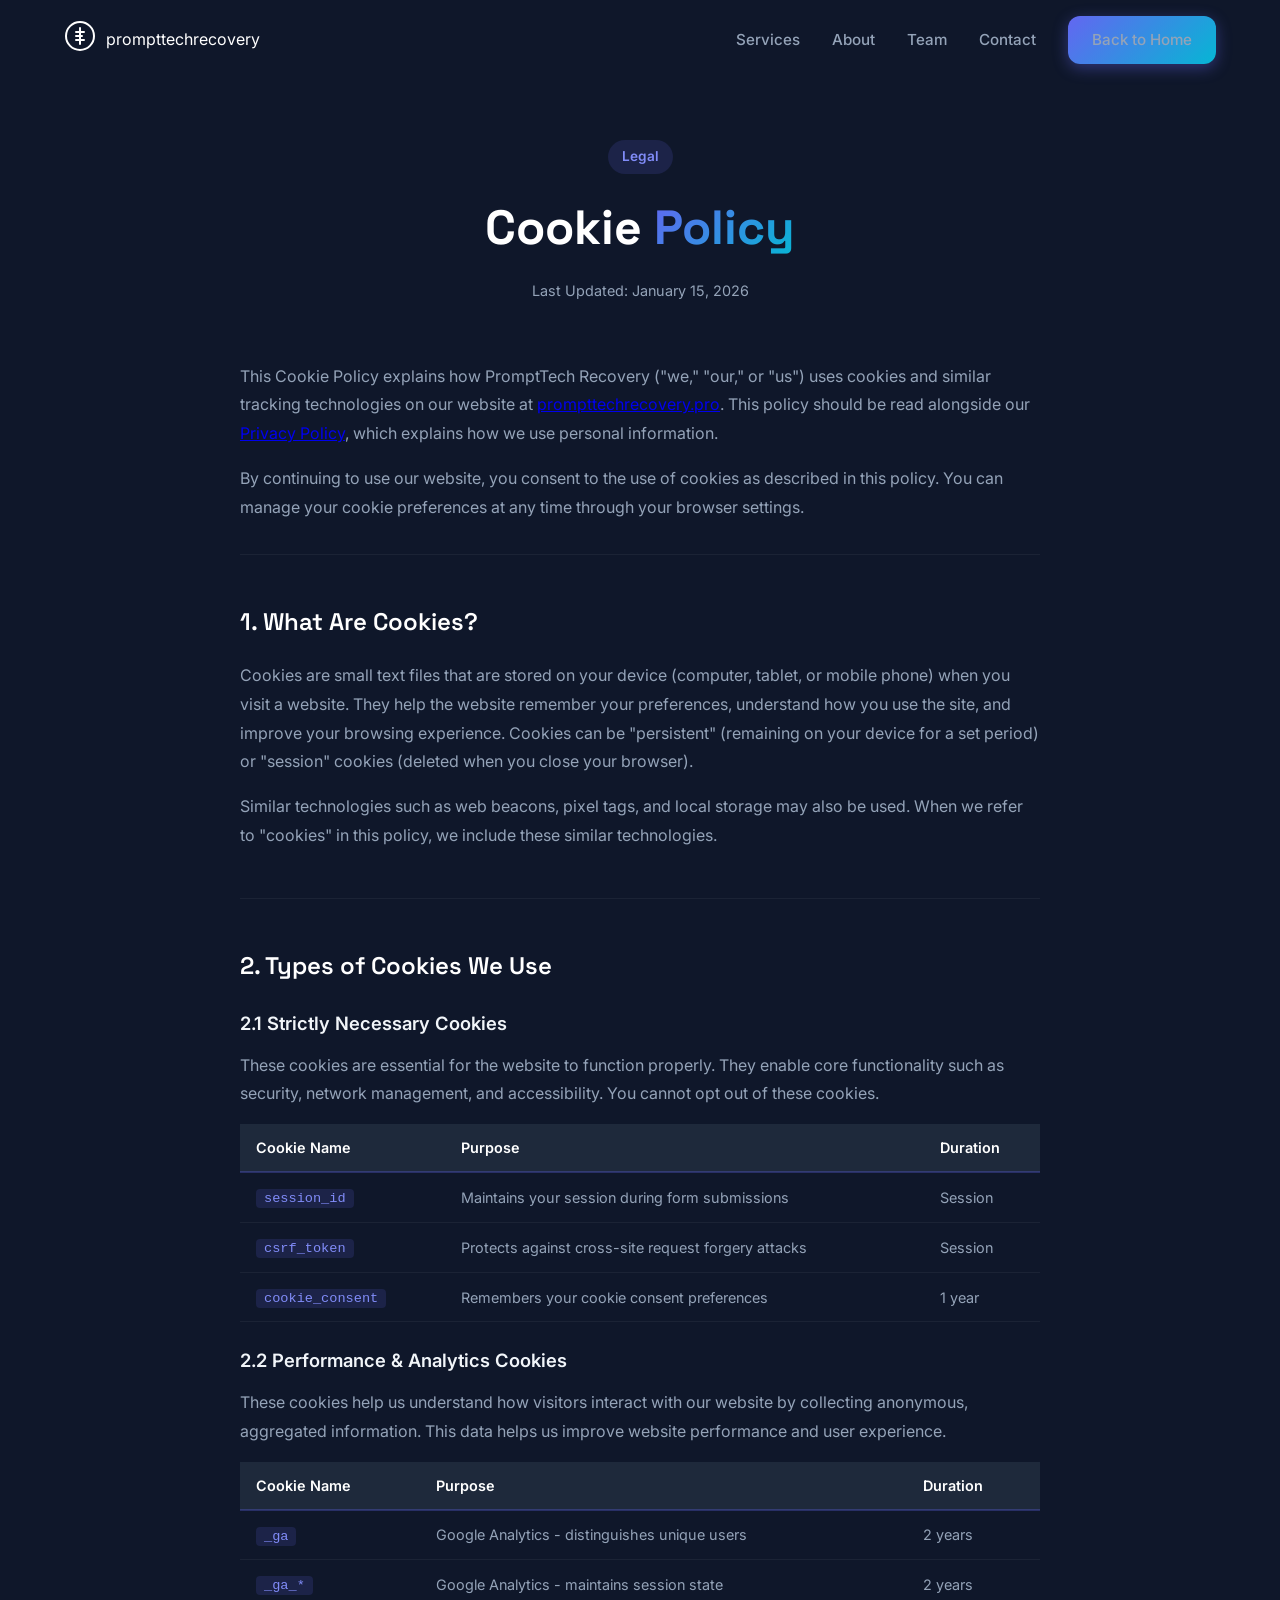
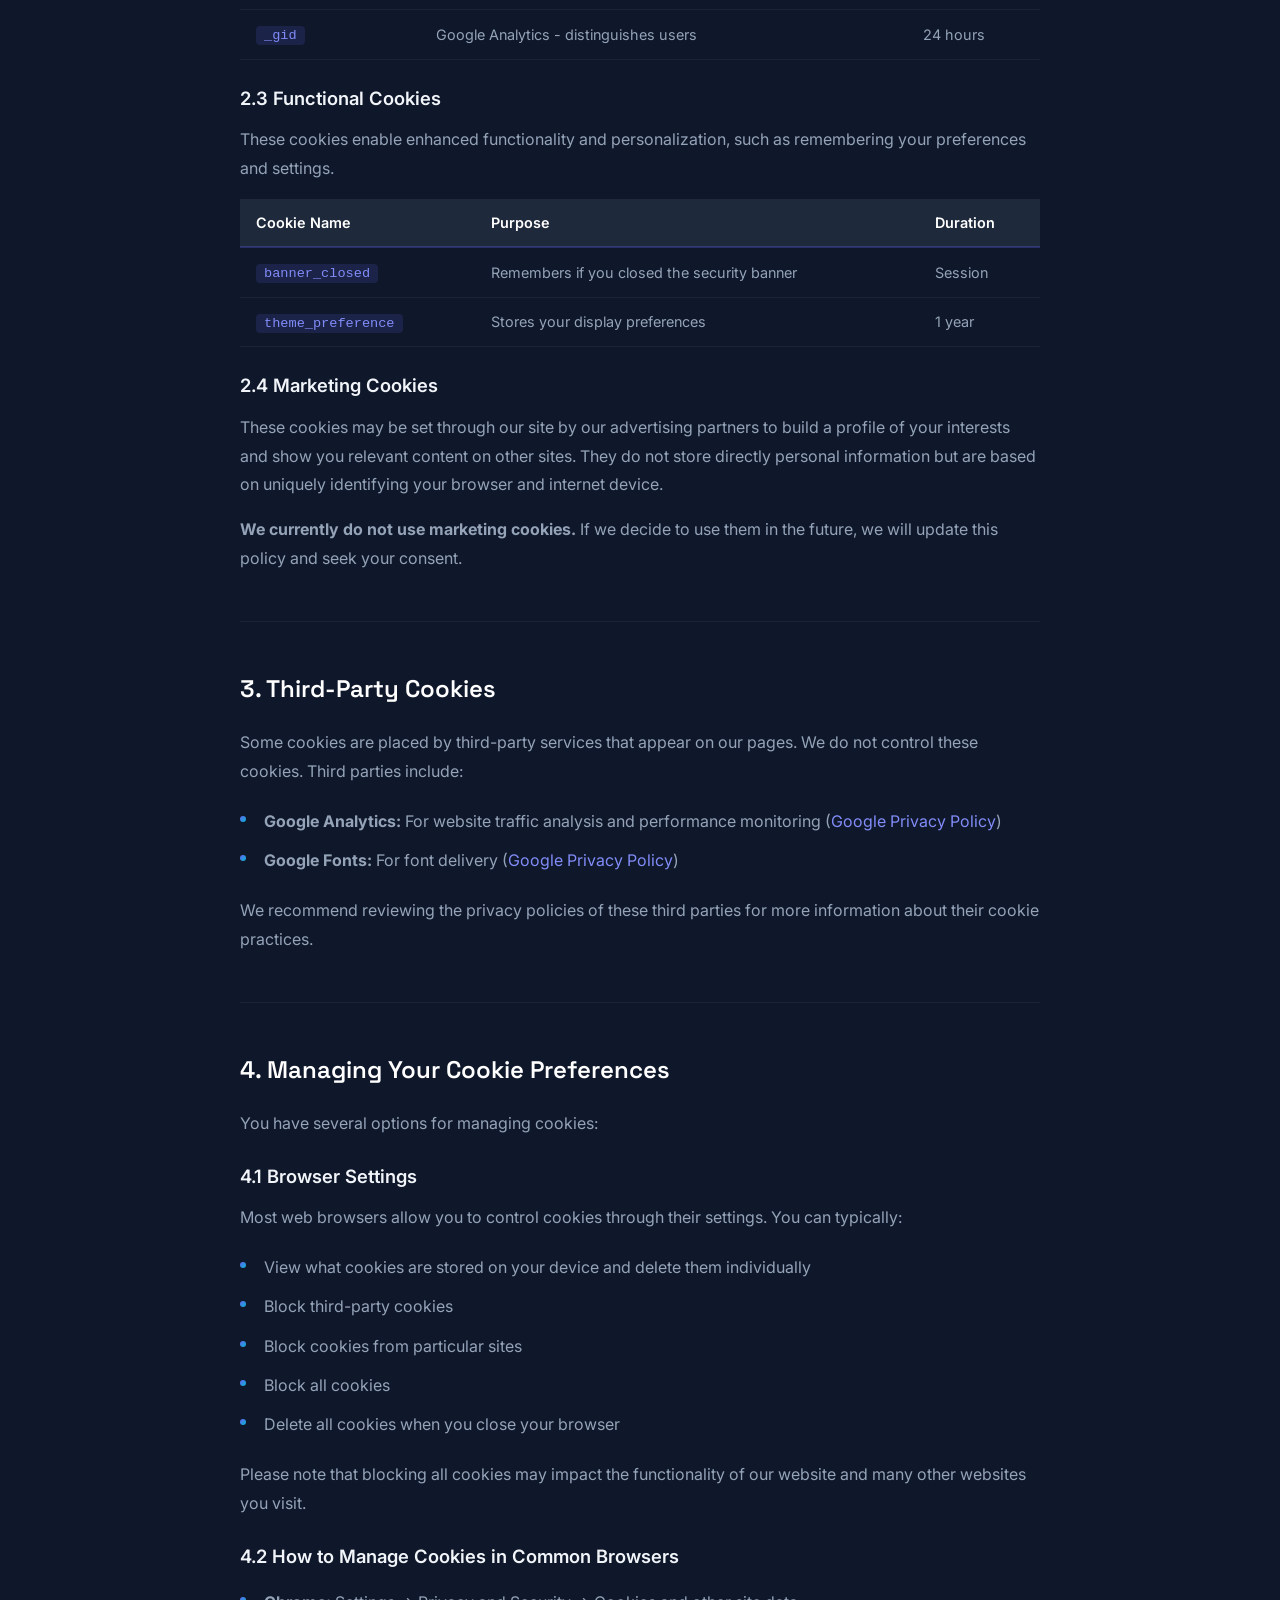
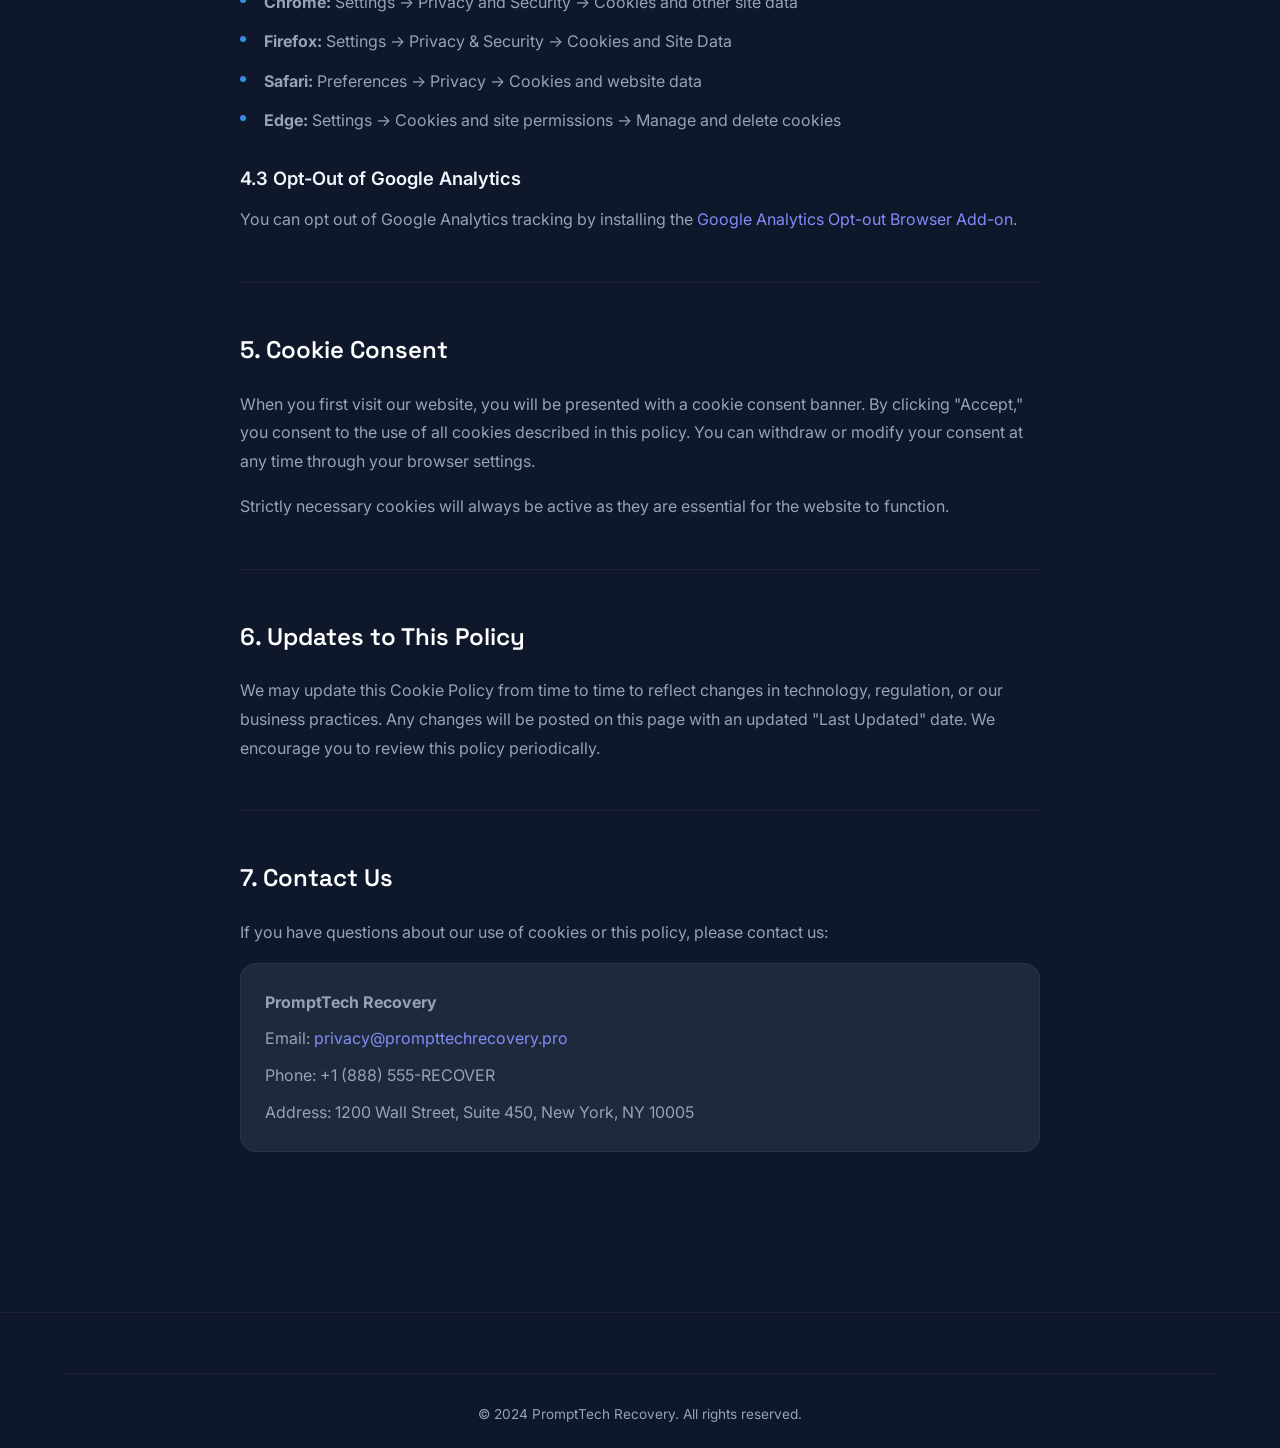
==== cookie-policy.html @ f53be060 "Add files via upload" ====
<!DOCTYPE html>
<html lang="en">
<head>
    <meta charset="UTF-8">
    <meta name="viewport" content="width=device-width, initial-scale=1.0">
    <title>Cookie Policy | PromptTech Recovery</title>
    <meta name="description" content="Cookie Policy for PromptTech Recovery. Learn about the cookies we use and how you can manage your preferences.">
    <link rel="stylesheet" href="styles.css">
    <link rel="preconnect" href="https://fonts.googleapis.com">
    <link rel="preconnect" href="https://fonts.gstatic.com" crossorigin>
    <link href="https://fonts.googleapis.com/css2?family=Inter:wght@300;400;500;600;700;800&family=Space+Grotesk:wght@500;600;700&display=swap" rel="stylesheet">
</head>
<body>
    <nav class="navbar" id="navbar">
        <div class="container nav-container">
            <a href="index.html" class="logo">
                <span class="logo-icon">
                    <svg width="32" height="32" viewBox="0 0 32 32" fill="none">
                        <circle cx="16" cy="16" r="14" stroke="currentColor" stroke-width="2"/>
                        <path d="M16 8v16M12 12h8M12 16h6M12 20h8" stroke="currentColor" stroke-width="2" stroke-linecap="round"/>
                    </svg>
                </span>
                <span class="logo-text">prompttech<span class="highlight">recovery</span></span>
            </a>
            <ul class="nav-links" id="navLinks">
                <li><a href="index.html#services">Services</a></li>
                <li><a href="index.html#about">About</a></li>
                <li><a href="index.html#team">Team</a></li>
                <li><a href="index.html#contact">Contact</a></li>
                <li><a href="index.html" class="btn btn-primary">Back to Home</a></li>
            </ul>
            <button class="mobile-menu-btn" id="mobileMenuBtn">
                <span></span>
                <span></span>
                <span></span>
            </button>
        </div>
    </nav>

    <section class="legal-page">
        <div class="container">
            <div class="legal-header">
                <span class="section-tag">Legal</span>
                <h1>Cookie <span class="gradient-text">Policy</span></h1>
                <p class="legal-updated">Last Updated: January 15, 2026</p>
            </div>
            <div class="legal-content">
                <div class="legal-intro">
                    <p>This Cookie Policy explains how PromptTech Recovery ("we," "our," or "us") uses cookies and similar tracking technologies on our website at <a href="https://prompttechrecovery.pro/">prompttechrecovery.pro</a>. This policy should be read alongside our <a href="privacy-policy.html">Privacy Policy</a>, which explains how we use personal information.</p>
                    <p>By continuing to use our website, you consent to the use of cookies as described in this policy. You can manage your cookie preferences at any time through your browser settings.</p>
                </div>

                <div class="legal-section">
                    <h2>1. What Are Cookies?</h2>
                    <p>Cookies are small text files that are stored on your device (computer, tablet, or mobile phone) when you visit a website. They help the website remember your preferences, understand how you use the site, and improve your browsing experience. Cookies can be "persistent" (remaining on your device for a set period) or "session" cookies (deleted when you close your browser).</p>
                    <p>Similar technologies such as web beacons, pixel tags, and local storage may also be used. When we refer to "cookies" in this policy, we include these similar technologies.</p>
                </div>

                <div class="legal-section">
                    <h2>2. Types of Cookies We Use</h2>

                    <h3>2.1 Strictly Necessary Cookies</h3>
                    <p>These cookies are essential for the website to function properly. They enable core functionality such as security, network management, and accessibility. You cannot opt out of these cookies.</p>
                    <table class="cookie-table">
                        <thead>
                            <tr>
                                <th>Cookie Name</th>
                                <th>Purpose</th>
                                <th>Duration</th>
                            </tr>
                        </thead>
                        <tbody>
                            <tr>
                                <td><code>session_id</code></td>
                                <td>Maintains your session during form submissions</td>
                                <td>Session</td>
                            </tr>
                            <tr>
                                <td><code>csrf_token</code></td>
                                <td>Protects against cross-site request forgery attacks</td>
                                <td>Session</td>
                            </tr>
                            <tr>
                                <td><code>cookie_consent</code></td>
                                <td>Remembers your cookie consent preferences</td>
                                <td>1 year</td>
                            </tr>
                        </tbody>
                    </table>

                    <h3>2.2 Performance & Analytics Cookies</h3>
                    <p>These cookies help us understand how visitors interact with our website by collecting anonymous, aggregated information. This data helps us improve website performance and user experience.</p>
                    <table class="cookie-table">
                        <thead>
                            <tr>
                                <th>Cookie Name</th>
                                <th>Purpose</th>
                                <th>Duration</th>
                            </tr>
                        </thead>
                        <tbody>
                            <tr>
                                <td><code>_ga</code></td>
                                <td>Google Analytics - distinguishes unique users</td>
                                <td>2 years</td>
                            </tr>
                            <tr>
                                <td><code>_ga_*</code></td>
                                <td>Google Analytics - maintains session state</td>
                                <td>2 years</td>
                            </tr>
                            <tr>
                                <td><code>_gid</code></td>
                                <td>Google Analytics - distinguishes users</td>
                                <td>24 hours</td>
                            </tr>
                        </tbody>
                    </table>

                    <h3>2.3 Functional Cookies</h3>
                    <p>These cookies enable enhanced functionality and personalization, such as remembering your preferences and settings.</p>
                    <table class="cookie-table">
                        <thead>
                            <tr>
                                <th>Cookie Name</th>
                                <th>Purpose</th>
                                <th>Duration</th>
                            </tr>
                        </thead>
                        <tbody>
                            <tr>
                                <td><code>banner_closed</code></td>
                                <td>Remembers if you closed the security banner</td>
                                <td>Session</td>
                            </tr>
                            <tr>
                                <td><code>theme_preference</code></td>
                                <td>Stores your display preferences</td>
                                <td>1 year</td>
                            </tr>
                        </tbody>
                    </table>

                    <h3>2.4 Marketing Cookies</h3>
                    <p>These cookies may be set through our site by our advertising partners to build a profile of your interests and show you relevant content on other sites. They do not store directly personal information but are based on uniquely identifying your browser and internet device.</p>
                    <p><strong>We currently do not use marketing cookies.</strong> If we decide to use them in the future, we will update this policy and seek your consent.</p>
                </div>

                <div class="legal-section">
                    <h2>3. Third-Party Cookies</h2>
                    <p>Some cookies are placed by third-party services that appear on our pages. We do not control these cookies. Third parties include:</p>
                    <ul>
                        <li><strong>Google Analytics:</strong> For website traffic analysis and performance monitoring (<a href="https://policies.google.com/privacy" target="_blank" rel="noopener noreferrer">Google Privacy Policy</a>)</li>
                        <li><strong>Google Fonts:</strong> For font delivery (<a href="https://policies.google.com/privacy" target="_blank" rel="noopener noreferrer">Google Privacy Policy</a>)</li>
                    </ul>
                    <p>We recommend reviewing the privacy policies of these third parties for more information about their cookie practices.</p>
                </div>

                <div class="legal-section">
                    <h2>4. Managing Your Cookie Preferences</h2>
                    <p>You have several options for managing cookies:</p>

                    <h3>4.1 Browser Settings</h3>
                    <p>Most web browsers allow you to control cookies through their settings. You can typically:</p>
                    <ul>
                        <li>View what cookies are stored on your device and delete them individually</li>
                        <li>Block third-party cookies</li>
                        <li>Block cookies from particular sites</li>
                        <li>Block all cookies</li>
                        <li>Delete all cookies when you close your browser</li>
                    </ul>
                    <p>Please note that blocking all cookies may impact the functionality of our website and many other websites you visit.</p>

                    <h3>4.2 How to Manage Cookies in Common Browsers</h3>
                    <ul>
                        <li><strong>Chrome:</strong> Settings → Privacy and Security → Cookies and other site data</li>
                        <li><strong>Firefox:</strong> Settings → Privacy & Security → Cookies and Site Data</li>
                        <li><strong>Safari:</strong> Preferences → Privacy → Cookies and website data</li>
                        <li><strong>Edge:</strong> Settings → Cookies and site permissions → Manage and delete cookies</li>
                    </ul>

                    <h3>4.3 Opt-Out of Google Analytics</h3>
                    <p>You can opt out of Google Analytics tracking by installing the <a href="https://tools.google.com/dlpage/gaoptout" target="_blank" rel="noopener noreferrer">Google Analytics Opt-out Browser Add-on</a>.</p>
                </div>

                <div class="legal-section">
                    <h2>5. Cookie Consent</h2>
                    <p>When you first visit our website, you will be presented with a cookie consent banner. By clicking "Accept," you consent to the use of all cookies described in this policy. You can withdraw or modify your consent at any time through your browser settings.</p>
                    <p>Strictly necessary cookies will always be active as they are essential for the website to function.</p>
                </div>

                <div class="legal-section">
                    <h2>6. Updates to This Policy</h2>
                    <p>We may update this Cookie Policy from time to time to reflect changes in technology, regulation, or our business practices. Any changes will be posted on this page with an updated "Last Updated" date. We encourage you to review this policy periodically.</p>
                </div>

                <div class="legal-section">
                    <h2>7. Contact Us</h2>
                    <p>If you have questions about our use of cookies or this policy, please contact us:</p>
                    <div class="legal-contact">
                        <p><strong>PromptTech Recovery</strong></p>
                        <p>Email: <a href="mailto:privacy@prompttechrecovery.pro">privacy@prompttechrecovery.pro</a></p>
                        <p>Phone: +1 (888) 555-RECOVER</p>
                        <p>Address: 1200 Wall Street, Suite 450, New York, NY 10005</p>
                    </div>
                </div>
            </div>
        </div>
    </section>

    <footer class="footer">
        <div class="container">
            <div class="footer-bottom">
                <p>&copy; 2024 PromptTech Recovery. All rights reserved.</p>
            </div>
        </div>
    </footer>

    <script src="script.js"></script>
</body>
</html>
---- styles.css ----
*, *::before, *::after {
    margin: 0;
    padding: 0;
    box-sizing: border-box;
}

:root {
    --primary: #6366f1;
    --primary-dark: #4f46e5;
    --primary-light: #818cf8;
    --secondary: #06b6d4;
    --accent: #f59e0b;
    --dark: #0f172a;
    --dark-800: #1e293b;
    --dark-700: #334155;
    --dark-600: #475569;
    --gray: #94a3b8;
    --light: #f1f5f9;
    --white: #ffffff;
    --success: #10b981;
    --danger: #ef4444;
    --gradient: linear-gradient(135deg, var(--primary) 0%, var(--secondary) 100%);
    --gradient-dark: linear-gradient(135deg, #1e1b4b 0%, #0c4a6e 100%);
    --shadow-sm: 0 1px 2px rgba(0, 0, 0, 0.05);
    --shadow: 0 4px 6px -1px rgba(0, 0, 0, 0.1), 0 2px 4px -2px rgba(0, 0, 0, 0.1);
    --shadow-md: 0 10px 15px -3px rgba(0, 0, 0, 0.1), 0 4px 6px -4px rgba(0, 0, 0, 0.1);
    --shadow-lg: 0 20px 25px -5px rgba(0, 0, 0, 0.1), 0 8px 10px -6px rgba(0, 0, 0, 0.1);
    --shadow-xl: 0 25px 50px -12px rgba(0, 0, 0, 0.25);
    --radius: 12px;
    --radius-lg: 16px;
    --transition: all 0.3s ease;
    --transition-fast: all 0.15s ease;
    --transition-smooth: all 0.4s cubic-bezier(0.25, 0.46, 0.45, 0.94);
}

/* Skeleton Loading */
.skeleton {
    background: linear-gradient(90deg, var(--dark-800) 25%, var(--dark-700) 50%, var(--dark-800) 75%);
    background-size: 200% 100%;
    animation: shimmer 1.5s infinite;
    border-radius: var(--radius);
}

@keyframes shimmer {
    0% { background-position: 200% 0; }
    100% { background-position: -200% 0; }
}

.skeleton-text {
    height: 16px;
    margin-bottom: 8px;
}

.skeleton-title {
    height: 24px;
    width: 60%;
    margin-bottom: 12px;
}

.skeleton-image {
    width: 100%;
    height: 200px;
}

/* Page Load Overlay */
.page-loader {
    position: fixed;
    inset: 0;
    background: var(--dark);
    z-index: 9999;
    display: flex;
    align-items: center;
    justify-content: center;
    transition: opacity 0.5s ease, visibility 0.5s ease;
}

.page-loader.hidden {
    opacity: 0;
    visibility: hidden;
    pointer-events: none;
}

.loader-spinner {
    width: 48px;
    height: 48px;
    border: 3px solid rgba(99, 102, 241, 0.2);
    border-top-color: var(--primary);
    border-radius: 50%;
    animation: spin 0.8s linear infinite;
}

@keyframes spin {
    to { transform: rotate(360deg); }
}

/* Content Fade-In on Load */
.content-wrapper {
    opacity: 0;
    transition: opacity 0.6s ease;
}

.content-wrapper.loaded {
    opacity: 1;
}

html {
    scroll-behavior: smooth;
    scroll-padding-top: 80px;
}

body {
    font-family: 'Inter', -apple-system, BlinkMacSystemFont, sans-serif;
    background: var(--dark);
    color: var(--light);
    line-height: 1.6;
    overflow-x: hidden;
}

.container {
    max-width: 1200px;
    margin: 0 auto;
    padding: 0 24px;
}

.gradient-text {
    background: var(--gradient);
    -webkit-background-clip: text;
    -webkit-text-fill-color: transparent;
    background-clip: text;
}

/* Security Banner */
.security-banner {
    position: fixed;
    top: 0;
    left: 0;
    right: 0;
    z-index: 1001;
    background: linear-gradient(90deg, #1e3a5f 0%, #2563eb 50%, #1e3a5f 100%);
    background-size: 200% 100%;
    animation: banner-shimmer 3s ease infinite;
    padding: 10px 0;
    transition: transform 0.3s ease;
}

@keyframes banner-shimmer {
    0%, 100% { background-position: 0% 50%; }
    50% { background-position: 100% 50%; }
}

.security-banner.hidden {
    transform: translateY(-100%);
}

.banner-content {
    display: flex;
    align-items: center;
    justify-content: center;
    gap: 10px;
}

.banner-icon {
    color: #fde68a;
    flex-shrink: 0;
    animation: pulse-icon 2s ease infinite;
}

@keyframes pulse-icon {
    0%, 100% { transform: scale(1); }
    50% { transform: scale(1.1); }
}

.security-banner p {
    color: #fff;
    font-size: 0.85rem;
    text-align: center;
    line-height: 1.5;
}

.security-banner p strong {
    color: #fde68a;
}

.security-banner a {
    color: #fde68a;
    font-weight: 600;
    text-decoration: underline;
    text-underline-offset: 2px;
    transition: color 0.2s ease;
}

.security-banner a:hover {
    color: #fff;
}

.banner-close {
    background: none;
    border: none;
    color: rgba(255, 255, 255, 0.7);
    cursor: pointer;
    padding: 4px;
    display: flex;
    align-items: center;
    justify-content: center;
    transition: color 0.2s ease, transform 0.2s ease;
    flex-shrink: 0;
}

.banner-close:hover {
    color: #fff;
    transform: scale(1.1);
}

/* Adjust navbar for banner */
.navbar {
    top: 42px;
}

.navbar.scrolled {
    top: 42px;
}

/* Adjust hero for banner */
.hero {
    padding-top: 160px;
}

@media (max-width: 768px) {
    .security-banner p {
        font-size: 0.75rem;
    }

    .banner-icon {
        display: none;
    }

    .navbar {
        top: 38px;
    }

    .hero {
        padding-top: 140px;
    }
}

/* Navbar */
.navbar {
    position: fixed;
    top: 0;
    left: 0;
    right: 0;
    z-index: 1000;
    padding: 16px 0;
    transition: var(--transition);
}

.navbar.scrolled {
    background: rgba(15, 23, 42, 0.95);
    backdrop-filter: blur(20px);
    padding: 12px 0;
    box-shadow: 0 4px 30px rgba(0, 0, 0, 0.3);
}

.nav-container {
    display: flex;
    align-items: center;
    justify-content: space-between;
}

.logo {
    display: flex;
    align-items: center;
    gap: 10px;
    text-decoration: none;
    color: var(--white);
}

.logo-img {
    height: 40px;
    width: auto;
    transition: var(--transition-smooth);
}

.logo-img:hover {
    transform: scale(1.05);
}

.nav-links {
    display: flex;
    align-items: center;
    gap: 32px;
    list-style: none;
}

.nav-links a {
    color: var(--gray);
    text-decoration: none;
    font-size: 0.95rem;
    font-weight: 500;
    transition: var(--transition-fast);
    position: relative;
}

.nav-links a::after {
    content: '';
    position: absolute;
    bottom: -4px;
    left: 50%;
    width: 0;
    height: 2px;
    background: var(--gradient);
    transition: var(--transition-fast);
    transform: translateX(-50%);
}

.nav-links a:hover {
    color: var(--white);
}

.nav-links a:hover::after {
    width: 100%;
}

.mobile-menu-btn {
    display: none;
    flex-direction: column;
    gap: 5px;
    background: none;
    border: none;
    cursor: pointer;
    padding: 8px;
}

.mobile-menu-btn span {
    width: 24px;
    height: 2px;
    background: var(--white);
    transition: var(--transition);
}

/* Buttons */
.btn {
    display: inline-flex;
    align-items: center;
    justify-content: center;
    gap: 8px;
    padding: 12px 24px;
    border-radius: var(--radius);
    font-weight: 600;
    font-size: 0.95rem;
    text-decoration: none;
    cursor: pointer;
    transition: var(--transition);
    border: none;
    font-family: inherit;
}

.btn-primary {
    background: var(--gradient);
    color: var(--white);
    box-shadow: 0 4px 15px rgba(99, 102, 241, 0.4);
    position: relative;
    overflow: hidden;
}

.btn-primary:hover {
    transform: scale(0.98);
    box-shadow: 0 8px 25px rgba(99, 102, 241, 0.5);
}

.btn-primary:active {
    transform: scale(0.96);
}

.btn-outline {
    background: transparent;
    color: var(--white);
    border: 2px solid rgba(255, 255, 255, 0.2);
    position: relative;
    overflow: hidden;
}

.btn-outline:hover {
    border-color: var(--primary-light);
    background: rgba(99, 102, 241, 0.1);
    transform: scale(0.98);
}

.btn-outline:active {
    transform: scale(0.96);
}

.btn-full {
    width: 100%;
}

/* Ripple Effect */
.ripple {
    position: absolute;
    border-radius: 50%;
    background: rgba(255, 255, 255, 0.35);
    transform: scale(0);
    animation: ripple-animation 0.6s ease-out;
    pointer-events: none;
}

@keyframes ripple-animation {
    to {
        transform: scale(4);
        opacity: 0;
    }
}

.btn-lg {
    padding: 16px 32px;
    font-size: 1rem;
}

/* Hero */
.hero {
    position: relative;
    min-height: 100vh;
    display: flex;
    align-items: center;
    padding: 120px 0 80px;
    overflow: hidden;
}

.hero-bg {
    position: absolute;
    inset: 0;
    background: var(--gradient-dark);
    z-index: -2;
}

.hero-bg::after {
    content: '';
    position: absolute;
    inset: 0;
    background: radial-gradient(ellipse at 30% 50%, rgba(99, 102, 241, 0.15) 0%, transparent 60%),
                radial-gradient(ellipse at 70% 50%, rgba(6, 182, 212, 0.1) 0%, transparent 60%);
}

.hero-particles {
    position: absolute;
    inset: 0;
    z-index: -1;
}

.particle {
    position: absolute;
    width: 4px;
    height: 4px;
    background: var(--primary-light);
    border-radius: 50%;
    opacity: 0.3;
    animation: float 20s infinite linear;
}

@keyframes float {
    0%, 100% { transform: translateY(0) translateX(0); opacity: 0; }
    10% { opacity: 0.3; }
    90% { opacity: 0.3; }
    100% { transform: translateY(-100vh) translateX(100px); opacity: 0; }
}

.hero-content {
    text-align: center;
    max-width: 900px;
}

.hero-badge {
    display: inline-flex;
    align-items: center;
    gap: 8px;
    padding: 8px 16px;
    background: rgba(99, 102, 241, 0.15);
    border: 1px solid rgba(99, 102, 241, 0.3);
    border-radius: 100px;
    font-size: 0.85rem;
    color: var(--primary-light);
    margin-bottom: 24px;
}

.hero-badge svg {
    color: var(--accent);
}

.hero h1 {
    font-family: 'Space Grotesk', sans-serif;
    font-size: clamp(2.5rem, 6vw, 4.5rem);
    font-weight: 700;
    line-height: 1.1;
    margin-bottom: 24px;
    color: var(--white);
}

.hero-subtitle {
    font-size: 1.2rem;
    color: var(--gray);
    max-width: 700px;
    margin: 0 auto 40px;
}

.hero-stats {
    display: flex;
    align-items: center;
    justify-content: center;
    gap: 24px;
    margin-bottom: 40px;
    padding: 24px;
    background: rgba(30, 41, 59, 0.5);
    border-radius: var(--radius-lg);
    border: 1px solid rgba(255, 255, 255, 0.05);
}

.stat {
    text-align: center;
}

.stat-number {
    font-family: 'Space Grotesk', sans-serif;
    font-size: 2.5rem;
    font-weight: 700;
    color: var(--white);
}

.stat-suffix {
    font-family: 'Space Grotesk', sans-serif;
    font-size: 1.5rem;
    font-weight: 700;
    color: var(--primary-light);
}

.stat-label {
    display: block;
    font-size: 0.85rem;
    color: var(--gray);
    margin-top: 4px;
}

.stat-divider {
    width: 1px;
    height: 50px;
    background: rgba(255, 255, 255, 0.1);
}

.hero-actions {
    display: flex;
    gap: 16px;
    justify-content: center;
    margin-bottom: 48px;
    flex-wrap: wrap;
}

.hero-trust {
    display: flex;
    align-items: center;
    justify-content: center;
    gap: 16px;
    color: var(--gray);
    font-size: 0.85rem;
}

.trust-logos {
    display: flex;
    gap: 16px;
}

.trust-logo {
    padding: 6px 12px;
    background: rgba(255, 255, 255, 0.05);
    border-radius: 6px;
    font-weight: 600;
    font-size: 0.8rem;
    letter-spacing: 1px;
    color: var(--gray);
    transition: var(--transition-fast);
}

.trust-logo:hover {
    background: rgba(99, 102, 241, 0.15);
    color: var(--primary-light);
}

/* Section Styles */
section {
    padding: 100px 0;
}

.section-header {
    text-align: center;
    max-width: 700px;
    margin: 0 auto 60px;
}

.section-tag {
    display: inline-block;
    padding: 6px 14px;
    background: rgba(99, 102, 241, 0.15);
    border-radius: 100px;
    font-size: 0.85rem;
    font-weight: 600;
    color: var(--primary-light);
    margin-bottom: 16px;
}

.section-header h2 {
    font-family: 'Space Grotesk', sans-serif;
    font-size: clamp(2rem, 4vw, 3rem);
    font-weight: 700;
    margin-bottom: 16px;
    color: var(--white);
}

.section-header p {
    color: var(--gray);
    font-size: 1.1rem;
}

/* Services */
.services {
    background: var(--dark);
}

.services-grid {
    display: grid;
    grid-template-columns: repeat(3, 1fr);
    gap: 24px;
}

.service-card {
    background: var(--dark-800);
    border-radius: var(--radius-lg);
    padding: 32px;
    border: 1px solid rgba(255, 255, 255, 0.05);
    transition: var(--transition-smooth);
    position: relative;
    overflow: hidden;
}

.service-card::before {
    content: '';
    position: absolute;
    top: 0;
    left: 0;
    right: 0;
    height: 3px;
    background: var(--gradient);
    opacity: 0;
    transition: var(--transition-smooth);
}

.service-card::after {
    content: '';
    position: absolute;
    inset: 0;
    border-radius: var(--radius-lg);
    box-shadow: 0 0 20px rgba(99, 102, 241, 0.15), 0 0 40px rgba(6, 182, 212, 0.08);
    opacity: 0;
    transition: var(--transition-smooth);
    pointer-events: none;
}

.service-card:hover {
    transform: translateY(-8px);
    border-color: rgba(99, 102, 241, 0.3);
    box-shadow: var(--shadow-lg);
}

.service-card:hover::before {
    opacity: 1;
}

.service-card:hover::after {
    opacity: 1;
}

.service-card:hover .service-icon {
    transform: translateX(4px) scale(1.05);
}

.service-card.featured {
    background: linear-gradient(135deg, rgba(99, 102, 241, 0.1) 0%, rgba(6, 182, 212, 0.1) 100%);
    border-color: rgba(99, 102, 241, 0.3);
}

.featured-badge {
    position: absolute;
    top: 16px;
    right: 16px;
    padding: 4px 12px;
    background: var(--gradient);
    border-radius: 100px;
    font-size: 0.75rem;
    font-weight: 600;
    color: var(--white);
}

.service-icon {
    width: 64px;
    height: 64px;
    display: flex;
    align-items: center;
    justify-content: center;
    background: rgba(99, 102, 241, 0.1);
    border-radius: var(--radius);
    margin-bottom: 20px;
    color: var(--primary-light);
    transition: var(--transition-smooth);
}

.service-card h3 {
    font-family: 'Space Grotesk', sans-serif;
    font-size: 1.35rem;
    font-weight: 600;
    margin-bottom: 12px;
    color: var(--white);
}

.service-card p {
    color: var(--gray);
    margin-bottom: 20px;
    font-size: 0.95rem;
}

.service-features {
    list-style: none;
}

.service-features li {
    padding: 8px 0;
    padding-left: 24px;
    position: relative;
    color: var(--light);
    font-size: 0.9rem;
}

.service-features li::before {
    content: '';
    position: absolute;
    left: 0;
    top: 50%;
    transform: translateY(-50%);
    width: 8px;
    height: 8px;
    background: var(--gradient);
    border-radius: 50%;
}

/* Process */
.process {
    background: var(--dark-800);
}

.process-timeline {
    max-width: 800px;
    margin: 0 auto;
    position: relative;
}

.process-timeline::before {
    content: '';
    position: absolute;
    left: 32px;
    top: 0;
    bottom: 0;
    width: 2px;
    background: linear-gradient(to bottom, var(--primary), var(--secondary));
}

.process-step {
    display: flex;
    gap: 32px;
    margin-bottom: 48px;
    position: relative;
}

.process-step:last-child {
    margin-bottom: 0;
}

.step-number {
    width: 64px;
    height: 64px;
    display: flex;
    align-items: center;
    justify-content: center;
    background: var(--gradient);
    border-radius: 50%;
    font-family: 'Space Grotesk', sans-serif;
    font-size: 1.1rem;
    font-weight: 700;
    color: var(--white);
    flex-shrink: 0;
    position: relative;
    z-index: 1;
}

.step-content {
    background: var(--dark);
    padding: 28px;
    border-radius: var(--radius-lg);
    border: 1px solid rgba(255, 255, 255, 0.05);
    flex: 1;
    transition: var(--transition-smooth);
}

.step-content:hover {
    border-color: rgba(99, 102, 241, 0.2);
    box-shadow: 0 0 20px rgba(99, 102, 241, 0.08);
}

.step-content h3 {
    font-family: 'Space Grotesk', sans-serif;
    font-size: 1.25rem;
    font-weight: 600;
    margin-bottom: 8px;
    color: var(--white);
}

.step-content p {
    color: var(--gray);
}

/* About */
.about {
    background: var(--dark);
}

.about-grid {
    display: grid;
    grid-template-columns: 1fr 1fr;
    gap: 60px;
    align-items: center;
}

.about-content .section-tag {
    margin-bottom: 16px;
}

.about-content h2 {
    font-family: 'Space Grotesk', sans-serif;
    font-size: clamp(2rem, 4vw, 2.75rem);
    font-weight: 700;
    margin-bottom: 20px;
    color: var(--white);
}

.about-content > p {
    color: var(--gray);
    margin-bottom: 16px;
}

.about-features {
    margin-top: 32px;
    display: flex;
    flex-direction: column;
    gap: 20px;
}

.about-feature {
    display: flex;
    gap: 16px;
}

.feature-icon {
    width: 40px;
    height: 40px;
    display: flex;
    align-items: center;
    justify-content: center;
    background: rgba(16, 185, 129, 0.15);
    border-radius: 10px;
    color: var(--success);
    flex-shrink: 0;
}

.about-feature h4 {
    font-size: 1rem;
    font-weight: 600;
    margin-bottom: 4px;
    color: var(--white);
}

.about-feature p {
    font-size: 0.9rem;
    color: var(--gray);
}

.about-image {
    position: relative;
}

.about-stats-card {
    background: var(--dark-800);
    border-radius: var(--radius-lg);
    padding: 28px;
    border: 1px solid rgba(255, 255, 255, 0.05);
    box-shadow: var(--shadow-xl);
}

.stats-card-header {
    display: flex;
    align-items: center;
    justify-content: space-between;
    margin-bottom: 24px;
    padding-bottom: 16px;
    border-bottom: 1px solid rgba(255, 255, 255, 0.05);
}

.stats-card-header h3 {
    font-size: 1.1rem;
    font-weight: 600;
    color: var(--white);
}

.live-indicator {
    display: flex;
    align-items: center;
    gap: 6px;
    font-size: 0.8rem;
    color: var(--success);
}

.pulse {
    width: 8px;
    height: 8px;
    background: var(--success);
    border-radius: 50%;
    animation: pulse 2s infinite;
}

@keyframes pulse {
    0%, 100% { opacity: 1; transform: scale(1); }
    50% { opacity: 0.5; transform: scale(1.2); }
}

.stats-card-content {
    display: grid;
    grid-template-columns: 1fr 1fr;
    gap: 20px;
}

.mini-stat {
    display: flex;
    flex-direction: column;
    gap: 4px;
}

.mini-stat-label {
    font-size: 0.8rem;
    color: var(--gray);
}

.mini-stat-value {
    font-family: 'Space Grotesk', sans-serif;
    font-size: 1.5rem;
    font-weight: 700;
    color: var(--white);
}

.mini-stat-change {
    font-size: 0.8rem;
    font-weight: 600;
}

.mini-stat-change.positive {
    color: var(--success);
}

/* About Story */
.about-story {
    background: var(--dark);
}

.about-story-grid {
    display: grid;
    grid-template-columns: 1fr 1fr;
    gap: 60px;
    align-items: start;
}

.story-block {
    margin-bottom: 32px;
    padding-bottom: 32px;
    border-bottom: 1px solid rgba(255, 255, 255, 0.05);
}

.story-block:last-child {
    margin-bottom: 0;
    padding-bottom: 0;
    border-bottom: none;
}

.story-block h3 {
    font-family: 'Space Grotesk', sans-serif;
    font-size: 1.35rem;
    font-weight: 600;
    margin-bottom: 12px;
    color: var(--white);
}

.story-block p {
    color: var(--gray);
    line-height: 1.7;
}

.about-story-values {
    display: grid;
    grid-template-columns: 1fr 1fr;
    gap: 20px;
}

.value-card {
    background: var(--dark-800);
    padding: 24px;
    border-radius: var(--radius-lg);
    border: 1px solid rgba(255, 255, 255, 0.05);
    transition: var(--transition-smooth);
}

.value-card:hover {
    border-color: rgba(99, 102, 241, 0.2);
    transform: translateY(-4px);
}

.value-icon {
    width: 52px;
    height: 52px;
    display: flex;
    align-items: center;
    justify-content: center;
    background: rgba(99, 102, 241, 0.1);
    border-radius: var(--radius);
    color: var(--primary-light);
    margin-bottom: 16px;
}

.value-card h4 {
    font-size: 1rem;
    font-weight: 600;
    margin-bottom: 8px;
    color: var(--white);
}

.value-card p {
    font-size: 0.85rem;
    color: var(--gray);
    line-height: 1.6;
}

/* Team */
.team {
    background: var(--dark-800);
}

.team-subtitle {
    text-align: center;
    font-family: 'Space Grotesk', sans-serif;
    font-size: 1.25rem;
    font-weight: 600;
    color: var(--gray);
    margin-bottom: 32px;
    position: relative;
}

.team-subtitle::after {
    content: '';
    display: block;
    width: 40px;
    height: 3px;
    background: var(--gradient);
    margin: 12px auto 0;
    border-radius: 2px;
}

.team-founders {
    margin-bottom: 60px;
}

.team-founders-grid {
    display: grid;
    grid-template-columns: repeat(3, 1fr);
    gap: 24px;
}

.team-members-grid {
    display: grid;
    grid-template-columns: repeat(3, 1fr);
    gap: 24px;
}

.team-card {
    background: var(--dark);
    border-radius: var(--radius-lg);
    padding: 32px;
    border: 1px solid rgba(255, 255, 255, 0.05);
    transition: var(--transition-smooth);
    display: flex;
    flex-direction: column;
    align-items: center;
    text-align: center;
}

.team-card::after {
    content: '';
    position: absolute;
    inset: 0;
    border-radius: var(--radius-lg);
    box-shadow: 0 0 20px rgba(99, 102, 241, 0.1);
    opacity: 0;
    transition: var(--transition-smooth);
    pointer-events: none;
}

.team-card:hover {
    transform: translateY(-6px);
    border-color: rgba(99, 102, 241, 0.3);
}

.team-card:hover::after {
    opacity: 1;
}

.founder-card {
    position: relative;
    background: linear-gradient(135deg, rgba(99, 102, 241, 0.05) 0%, rgba(6, 182, 212, 0.05) 100%);
    border-color: rgba(99, 102, 241, 0.15);
}

.founder-card::before {
    content: '';
    position: absolute;
    top: 0;
    left: 0;
    right: 0;
    height: 3px;
    background: var(--gradient);
}

.team-avatar {
    width: 80px;
    height: 80px;
    display: flex;
    align-items: center;
    justify-content: center;
    background: var(--gradient);
    border-radius: 50%;
    font-family: 'Space Grotesk', sans-serif;
    font-size: 1.5rem;
    font-weight: 700;
    color: var(--white);
    margin-bottom: 20px;
    transition: var(--transition-smooth);
}

.founder-avatar {
    width: 100px;
    height: 100px;
    font-size: 1.75rem;
    position: relative;
}

.founder-avatar::after {
    content: '';
    position: absolute;
    inset: -4px;
    border-radius: 50%;
    border: 2px solid rgba(99, 102, 241, 0.3);
}

.team-card:hover .team-avatar {
    transform: scale(1.05);
}

.team-info {
    width: 100%;
}

.team-info h4 {
    font-family: 'Space Grotesk', sans-serif;
    font-size: 1.2rem;
    font-weight: 600;
    margin-bottom: 4px;
    color: var(--white);
}

.team-role {
    display: block;
    font-size: 0.85rem;
    color: var(--primary-light);
    font-weight: 500;
    margin-bottom: 12px;
}

.team-info p {
    font-size: 0.9rem;
    color: var(--gray);
    line-height: 1.6;
    margin-bottom: 16px;
}

.team-social {
    display: flex;
    gap: 12px;
    justify-content: center;
}

.team-social a {
    width: 36px;
    height: 36px;
    display: flex;
    align-items: center;
    justify-content: center;
    background: rgba(99, 102, 241, 0.1);
    border-radius: 50%;
    color: var(--primary-light);
    transition: var(--transition-smooth);
}

.team-social a:hover {
    background: var(--primary);
    color: var(--white);
    transform: scale(1.1);
}

@media (max-width: 1024px) {
    .about-story-grid {
        grid-template-columns: 1fr;
    }

    .team-founders-grid,
    .team-members-grid {
        grid-template-columns: repeat(2, 1fr);
    }
}

@media (max-width: 768px) {
    .about-story-values {
        grid-template-columns: 1fr;
    }

    .team-founders-grid,
    .team-members-grid {
        grid-template-columns: 1fr;
    }

    .team-founders {
        margin-bottom: 40px;
    }
}

/* Testimonials */
.testimonials {
    background: var(--dark-800);
}

.testimonials-grid {
    display: grid;
    grid-template-columns: repeat(3, 1fr);
    gap: 24px;
}

.testimonial-card {
    background: var(--dark);
    border-radius: var(--radius-lg);
    padding: 32px;
    border: 1px solid rgba(255, 255, 255, 0.05);
    transition: var(--transition-smooth);
    position: relative;
}

.testimonial-card::after {
    content: '';
    position: absolute;
    inset: 0;
    border-radius: var(--radius-lg);
    box-shadow: 0 0 15px rgba(99, 102, 241, 0.1);
    opacity: 0;
    transition: var(--transition-smooth);
    pointer-events: none;
}

.testimonial-card:hover {
    transform: translateY(-4px);
    border-color: rgba(99, 102, 241, 0.3);
}

.testimonial-card:hover::after {
    opacity: 1;
}

.testimonial-rating {
    display: flex;
    gap: 4px;
    margin-bottom: 16px;
    color: var(--accent);
}

.testimonial-card > p {
    color: var(--light);
    font-size: 1rem;
    line-height: 1.7;
    margin-bottom: 24px;
    font-style: italic;
}

.testimonial-author {
    display: flex;
    align-items: center;
    gap: 12px;
}

.author-avatar {
    width: 44px;
    height: 44px;
    display: flex;
    align-items: center;
    justify-content: center;
    background: var(--gradient);
    border-radius: 50%;
    font-weight: 700;
    font-size: 0.9rem;
    color: var(--white);
}

.author-info {
    display: flex;
    flex-direction: column;
}

.author-name {
    font-weight: 600;
    color: var(--white);
}

.author-location {
    font-size: 0.85rem;
    color: var(--gray);
}

/* FAQ */
.faq {
    background: var(--dark);
}

.faq-list {
    max-width: 800px;
    margin: 0 auto;
}

.faq-item {
    border-bottom: 1px solid rgba(255, 255, 255, 0.05);
}

.faq-question {
    width: 100%;
    display: flex;
    align-items: center;
    justify-content: space-between;
    padding: 24px 0;
    background: none;
    border: none;
    color: var(--white);
    font-size: 1.1rem;
    font-weight: 600;
    cursor: pointer;
    text-align: left;
    font-family: inherit;
    transition: var(--transition);
}

.faq-question:hover {
    color: var(--primary-light);
}

.faq-icon {
    color: var(--gray);
    transition: var(--transition);
    flex-shrink: 0;
}

.faq-item.active .faq-icon {
    transform: rotate(45deg);
    color: var(--primary-light);
}

.faq-answer {
    max-height: 0;
    overflow: hidden;
    transition: max-height 0.3s ease, padding 0.3s ease;
}

.faq-item.active .faq-answer {
    max-height: 300px;
    padding-bottom: 24px;
}

.faq-answer p {
    color: var(--gray);
    line-height: 1.7;
}

/* Contact */
.contact {
    background: var(--dark-800);
}

.contact-grid {
    display: grid;
    grid-template-columns: 1fr 1fr;
    gap: 60px;
}

.contact-info .section-tag {
    margin-bottom: 16px;
}

.contact-info h2 {
    font-family: 'Space Grotesk', sans-serif;
    font-size: clamp(2rem, 4vw, 2.75rem);
    font-weight: 700;
    margin-bottom: 16px;
    color: var(--white);
}

.contact-info > p {
    color: var(--gray);
    margin-bottom: 32px;
}

.contact-details {
    display: flex;
    flex-direction: column;
    gap: 24px;
    margin-bottom: 32px;
}

.contact-item {
    display: flex;
    gap: 16px;
}

.contact-icon {
    width: 48px;
    height: 48px;
    display: flex;
    align-items: center;
    justify-content: center;
    background: rgba(99, 102, 241, 0.1);
    border-radius: var(--radius);
    color: var(--primary-light);
    flex-shrink: 0;
}

.contact-item h4 {
    font-size: 0.95rem;
    font-weight: 600;
    margin-bottom: 4px;
    color: var(--white);
}

.contact-item p {
    color: var(--gray);
    font-size: 0.9rem;
}

.contact-hours {
    background: var(--dark);
    padding: 20px;
    border-radius: var(--radius);
    border: 1px solid rgba(255, 255, 255, 0.05);
}

.contact-hours h4 {
    font-size: 0.95rem;
    font-weight: 600;
    margin-bottom: 8px;
    color: var(--white);
}

.contact-hours p {
    color: var(--gray);
    font-size: 0.9rem;
}

.contact-form-wrapper {
    background: var(--dark);
    padding: 36px;
    border-radius: var(--radius-lg);
    border: 1px solid rgba(255, 255, 255, 0.05);
}

.contact-form {
    display: flex;
    flex-direction: column;
    gap: 20px;
}

.form-row {
    display: grid;
    grid-template-columns: 1fr 1fr;
    gap: 16px;
}

.form-group {
    display: flex;
    flex-direction: column;
    gap: 8px;
}

.form-group label {
    font-size: 0.9rem;
    font-weight: 500;
    color: var(--light);
}

.form-group input,
.form-group select,
.form-group textarea {
    padding: 14px 16px;
    background: var(--dark-800);
    border: 1px solid rgba(255, 255, 255, 0.1);
    border-radius: var(--radius);
    color: var(--white);
    font-size: 0.95rem;
    font-family: inherit;
    transition: var(--transition);
}

.form-group input:focus,
.form-group select:focus,
.form-group textarea:focus {
    outline: none;
    border-color: var(--primary);
    box-shadow: 0 0 0 3px rgba(99, 102, 241, 0.2);
}

.form-group input::placeholder,
.form-group textarea::placeholder {
    color: var(--dark-600);
}

.form-group select {
    cursor: pointer;
    appearance: none;
    background-image: url("data:image/svg+xml,%3Csvg xmlns='http://www.w3.org/2000/svg' width='12' height='12' viewBox='0 0 12 12'%3E%3Cpath fill='%2394a3b8' d='M6 8L1 3h10z'/%3E%3C/svg%3E");
    background-repeat: no-repeat;
    background-position: right 16px center;
}

.form-group select option {
    background: var(--dark-800);
    color: var(--white);
}

.form-group textarea {
    resize: vertical;
    min-height: 100px;
}

.form-checkbox {
    display: flex;
    align-items: flex-start;
    gap: 12px;
}

.form-checkbox input {
    width: 18px;
    height: 18px;
    margin-top: 2px;
    accent-color: var(--primary);
    cursor: pointer;
}

.form-checkbox label {
    font-size: 0.85rem;
    color: var(--gray);
    cursor: pointer;
}

.form-note {
    text-align: center;
    font-size: 0.85rem;
    color: var(--gray);
    margin-top: 8px;
}

/* Footer */
.footer {
    background: var(--dark);
    padding: 60px 0 30px;
    border-top: 1px solid rgba(255, 255, 255, 0.05);
}

.footer-grid {
    display: grid;
    grid-template-columns: 2fr 1fr 1fr 1fr;
    gap: 40px;
    margin-bottom: 40px;
}

.footer-brand .logo {
    margin-bottom: 16px;
}

.footer-brand > p {
    color: var(--gray);
    font-size: 0.9rem;
    margin-bottom: 20px;
    max-width: 300px;
}

.footer-social {
    display: flex;
    gap: 12px;
}

.footer-social a {
    width: 40px;
    height: 40px;
    display: flex;
    align-items: center;
    justify-content: center;
    background: var(--dark-800);
    border-radius: var(--radius);
    color: var(--gray);
    transition: var(--transition-smooth);
}

.footer-social a:hover {
    background: var(--primary);
    color: var(--white);
    transform: scale(1.08);
}

.footer-links h4 {
    font-size: 1rem;
    font-weight: 600;
    margin-bottom: 20px;
    color: var(--white);
}

.footer-links ul {
    list-style: none;
    display: flex;
    flex-direction: column;
    gap: 12px;
}

.footer-links a {
    color: var(--gray);
    text-decoration: none;
    font-size: 0.9rem;
    transition: var(--transition);
}

.footer-links a:hover {
    color: var(--primary-light);
}

.footer-bottom {
    padding-top: 30px;
    border-top: 1px solid rgba(255, 255, 255, 0.05);
    text-align: center;
}

.footer-bottom p {
    color: var(--gray);
    font-size: 0.85rem;
}

.disclaimer {
    margin-top: 12px;
    font-size: 0.8rem !important;
    color: var(--dark-600) !important;
    max-width: 800px;
    margin-left: auto;
    margin-right: auto;
}

/* Responsive */
@media (max-width: 1024px) {
    .services-grid {
        grid-template-columns: repeat(2, 1fr);
    }

    .testimonials-grid {
        grid-template-columns: repeat(2, 1fr);
    }

    .testimonials-grid .testimonial-card:last-child {
        grid-column: span 2;
    }

    .footer-grid {
        grid-template-columns: 1fr 1fr;
    }
}

@media (max-width: 768px) {
    .nav-links {
        position: fixed;
        top: 0;
        right: -100%;
        width: 80%;
        max-width: 320px;
        height: 100vh;
        background: var(--dark-800);
        flex-direction: column;
        padding: 80px 32px 32px;
        gap: 24px;
        transition: var(--transition);
        box-shadow: var(--shadow-xl);
    }

    .nav-links.active {
        right: 0;
    }

    .mobile-menu-btn {
        display: flex;
        z-index: 1001;
    }

    .mobile-menu-btn.active span:nth-child(1) {
        transform: rotate(45deg) translate(5px, 5px);
    }

    .mobile-menu-btn.active span:nth-child(2) {
        opacity: 0;
    }

    .mobile-menu-btn.active span:nth-child(3) {
        transform: rotate(-45deg) translate(5px, -5px);
    }

    .hero-stats {
        flex-direction: column;
        gap: 16px;
    }

    .stat-divider {
        width: 50px;
        height: 1px;
    }

    .services-grid {
        grid-template-columns: 1fr;
    }

    .about-grid {
        grid-template-columns: 1fr;
    }

    .contact-grid {
        grid-template-columns: 1fr;
    }

    .form-row {
        grid-template-columns: 1fr;
    }

    .testimonials-grid {
        grid-template-columns: 1fr;
    }

    .testimonials-grid .testimonial-card:last-child {
        grid-column: auto;
    }

    .footer-grid {
        grid-template-columns: 1fr;
        gap: 32px;
    }

    .hero-actions {
        flex-direction: column;
        align-items: center;
    }

    .hero-trust {
        flex-direction: column;
        gap: 12px;
    }

    .trust-logos {
        flex-wrap: wrap;
        justify-content: center;
    }
}

@media (max-width: 480px) {
    .hero h1 {
        font-size: 2rem;
    }

    .hero-subtitle {
        font-size: 1rem;
    }

    .stat-number {
        font-size: 2rem;
    }

    section {
        padding: 60px 0;
    }

    .contact-form-wrapper {
        padding: 24px;
    }
}

/* Legal Pages */
.legal-page {
    background: var(--dark);
    padding: 140px 0 80px;
    min-height: 100vh;
}

.legal-header {
    text-align: center;
    max-width: 700px;
    margin: 0 auto 60px;
}

.legal-header h1 {
    font-family: 'Space Grotesk', sans-serif;
    font-size: clamp(2rem, 4vw, 3rem);
    font-weight: 700;
    margin-bottom: 12px;
    color: var(--white);
}

.legal-updated {
    color: var(--gray);
    font-size: 0.9rem;
}

.legal-content {
    max-width: 800px;
    margin: 0 auto;
}

.legal-intro {
    margin-bottom: 48px;
    padding-bottom: 32px;
    border-bottom: 1px solid rgba(255, 255, 255, 0.05);
}

.legal-intro p {
    color: var(--gray);
    line-height: 1.8;
    margin-bottom: 16px;
}

.legal-intro p:last-child {
    margin-bottom: 0;
}

.legal-section {
    margin-bottom: 48px;
    padding-bottom: 32px;
    border-bottom: 1px solid rgba(255, 255, 255, 0.05);
}

.legal-section:last-child {
    border-bottom: none;
}

.legal-section h2 {
    font-family: 'Space Grotesk', sans-serif;
    font-size: 1.5rem;
    font-weight: 600;
    margin-bottom: 20px;
    color: var(--white);
}

.legal-section h3 {
    font-size: 1.15rem;
    font-weight: 600;
    margin-top: 24px;
    margin-bottom: 12px;
    color: var(--light);
}

.legal-section p {
    color: var(--gray);
    line-height: 1.8;
    margin-bottom: 16px;
}

.legal-section ul {
    list-style: none;
    margin-bottom: 16px;
}

.legal-section ul li {
    color: var(--gray);
    line-height: 1.7;
    padding: 6px 0 6px 24px;
    position: relative;
}

.legal-section ul li::before {
    content: '';
    position: absolute;
    left: 0;
    top: 14px;
    width: 6px;
    height: 6px;
    background: var(--gradient);
    border-radius: 50%;
}

.legal-section a {
    color: var(--primary-light);
    text-decoration: none;
    transition: var(--transition-fast);
}

.legal-section a:hover {
    color: var(--white);
    text-decoration: underline;
}

.legal-contact {
    background: var(--dark-800);
    padding: 24px;
    border-radius: var(--radius-lg);
    border: 1px solid rgba(255, 255, 255, 0.05);
    margin-top: 16px;
}

.legal-contact p {
    margin-bottom: 8px;
}

.legal-contact p:last-child {
    margin-bottom: 0;
}

.cookie-table {
    width: 100%;
    border-collapse: collapse;
    margin: 16px 0;
    font-size: 0.9rem;
}

.cookie-table thead {
    background: var(--dark-800);
}

.cookie-table th {
    padding: 12px 16px;
    text-align: left;
    font-weight: 600;
    color: var(--white);
    border-bottom: 2px solid rgba(99, 102, 241, 0.3);
}

.cookie-table td {
    padding: 12px 16px;
    color: var(--gray);
    border-bottom: 1px solid rgba(255, 255, 255, 0.05);
}

.cookie-table tbody tr:hover {
    background: rgba(99, 102, 241, 0.05);
}

.cookie-table code {
    background: rgba(99, 102, 241, 0.15);
    padding: 2px 8px;
    border-radius: 4px;
    font-size: 0.85rem;
    color: var(--primary-light);
}

@media (max-width: 768px) {
    .legal-page {
        padding: 120px 0 60px;
    }

    .legal-header {
        margin-bottom: 40px;
    }

    .legal-section {
        margin-bottom: 32px;
        padding-bottom: 24px;
    }

    .cookie-table {
        font-size: 0.8rem;
    }

    .cookie-table th,
    .cookie-table td {
        padding: 8px 10px;
    }
}
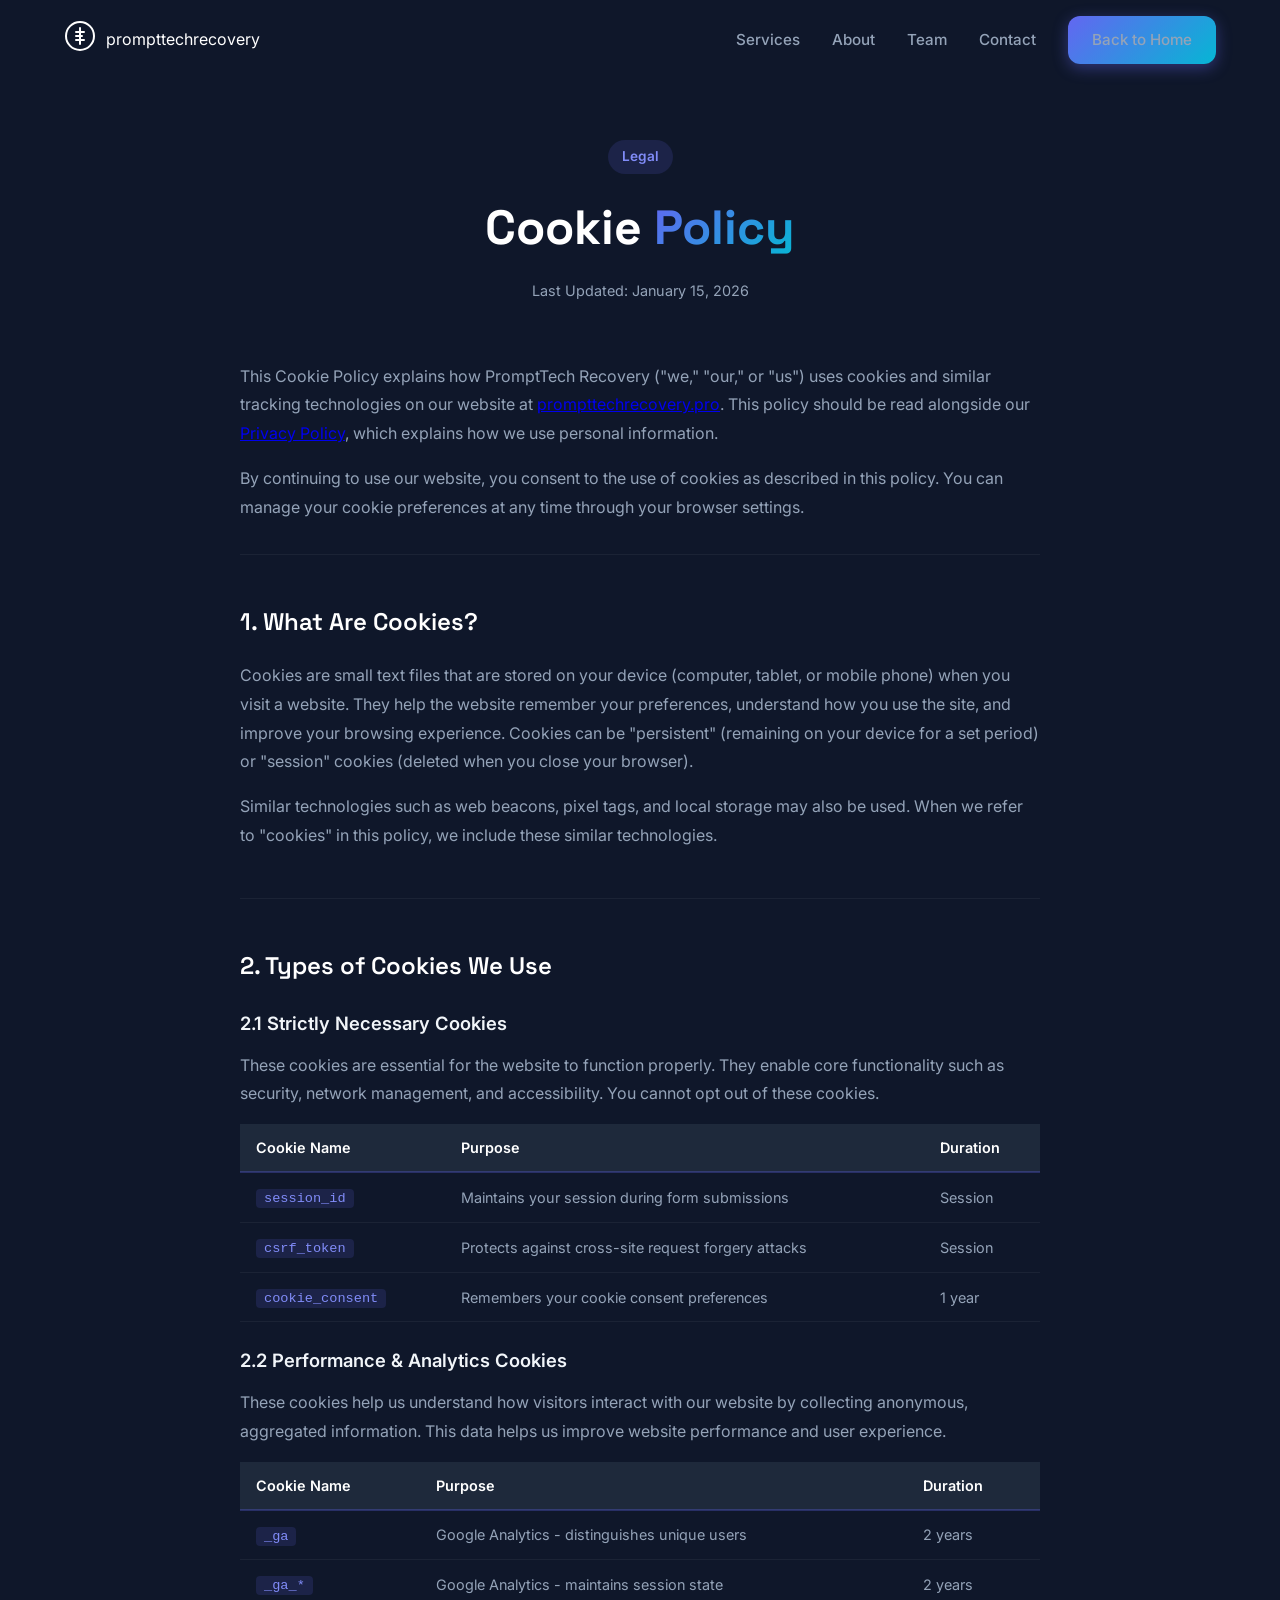
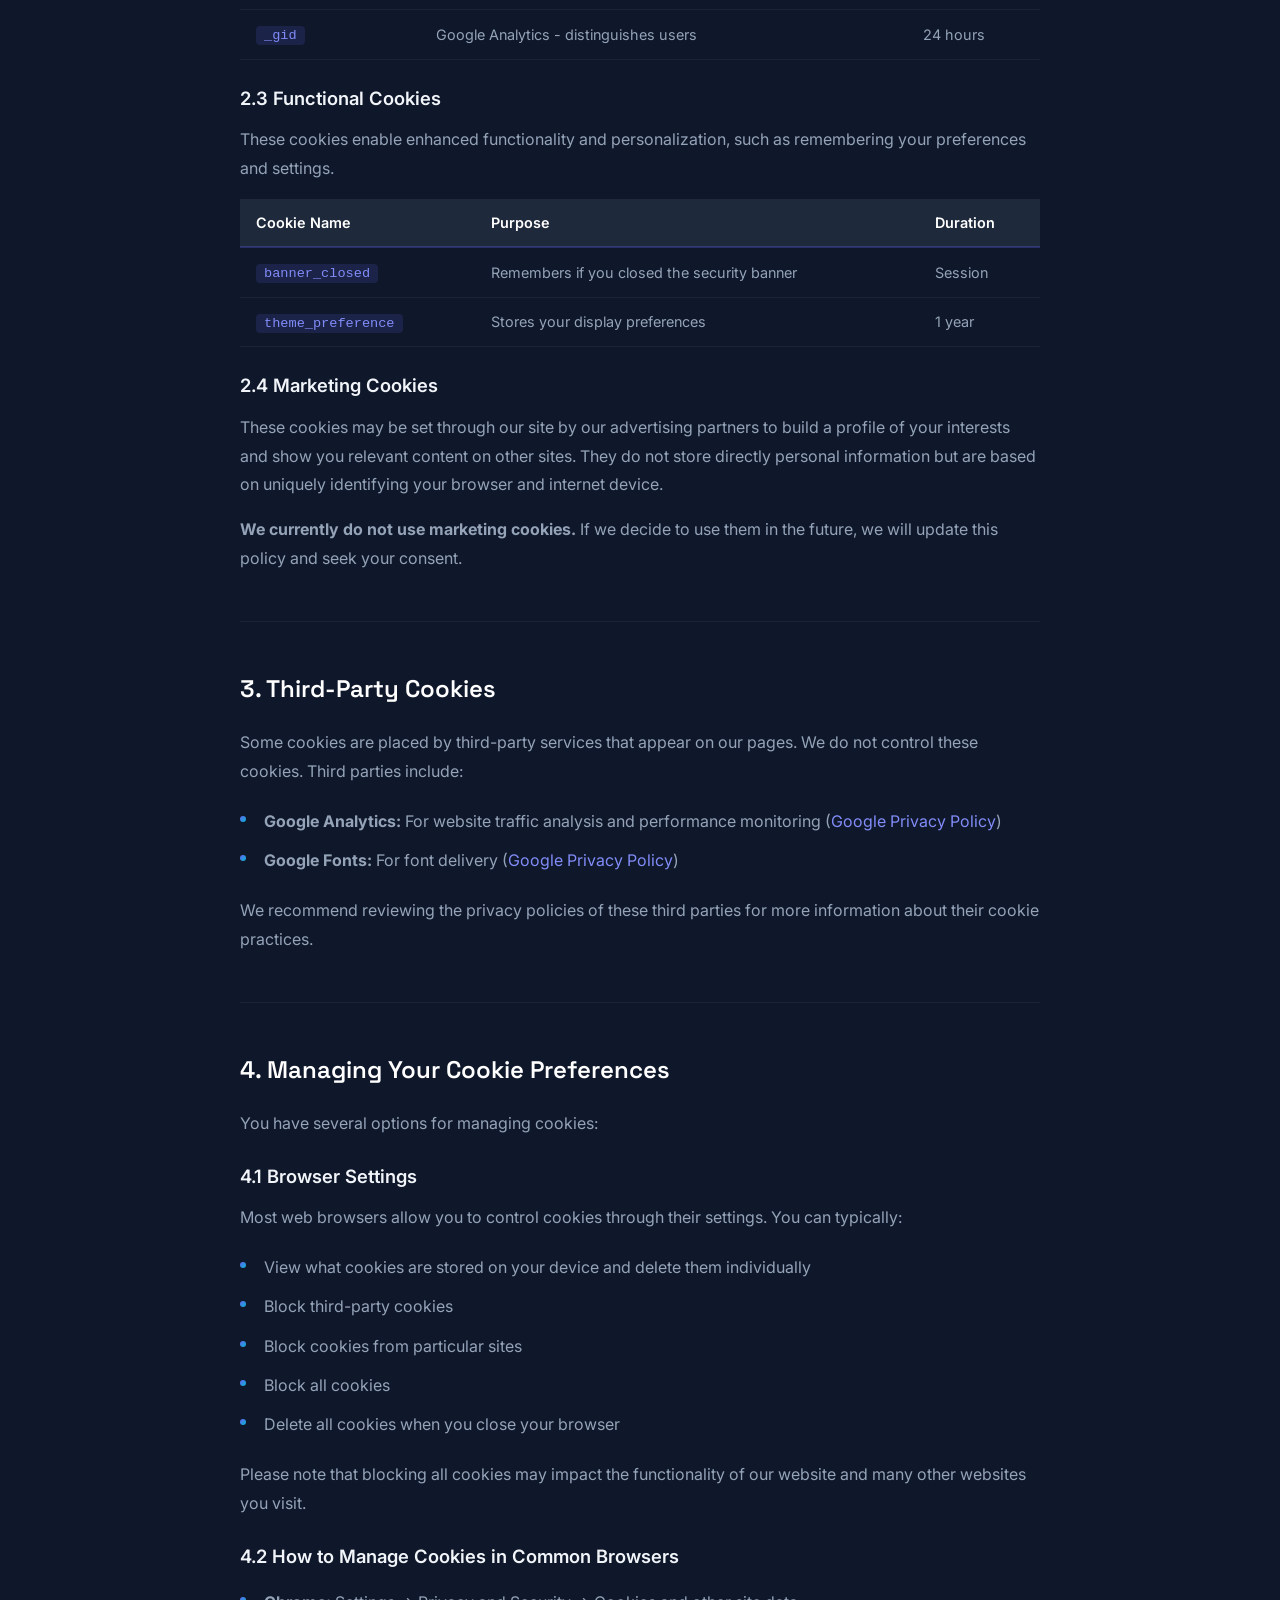
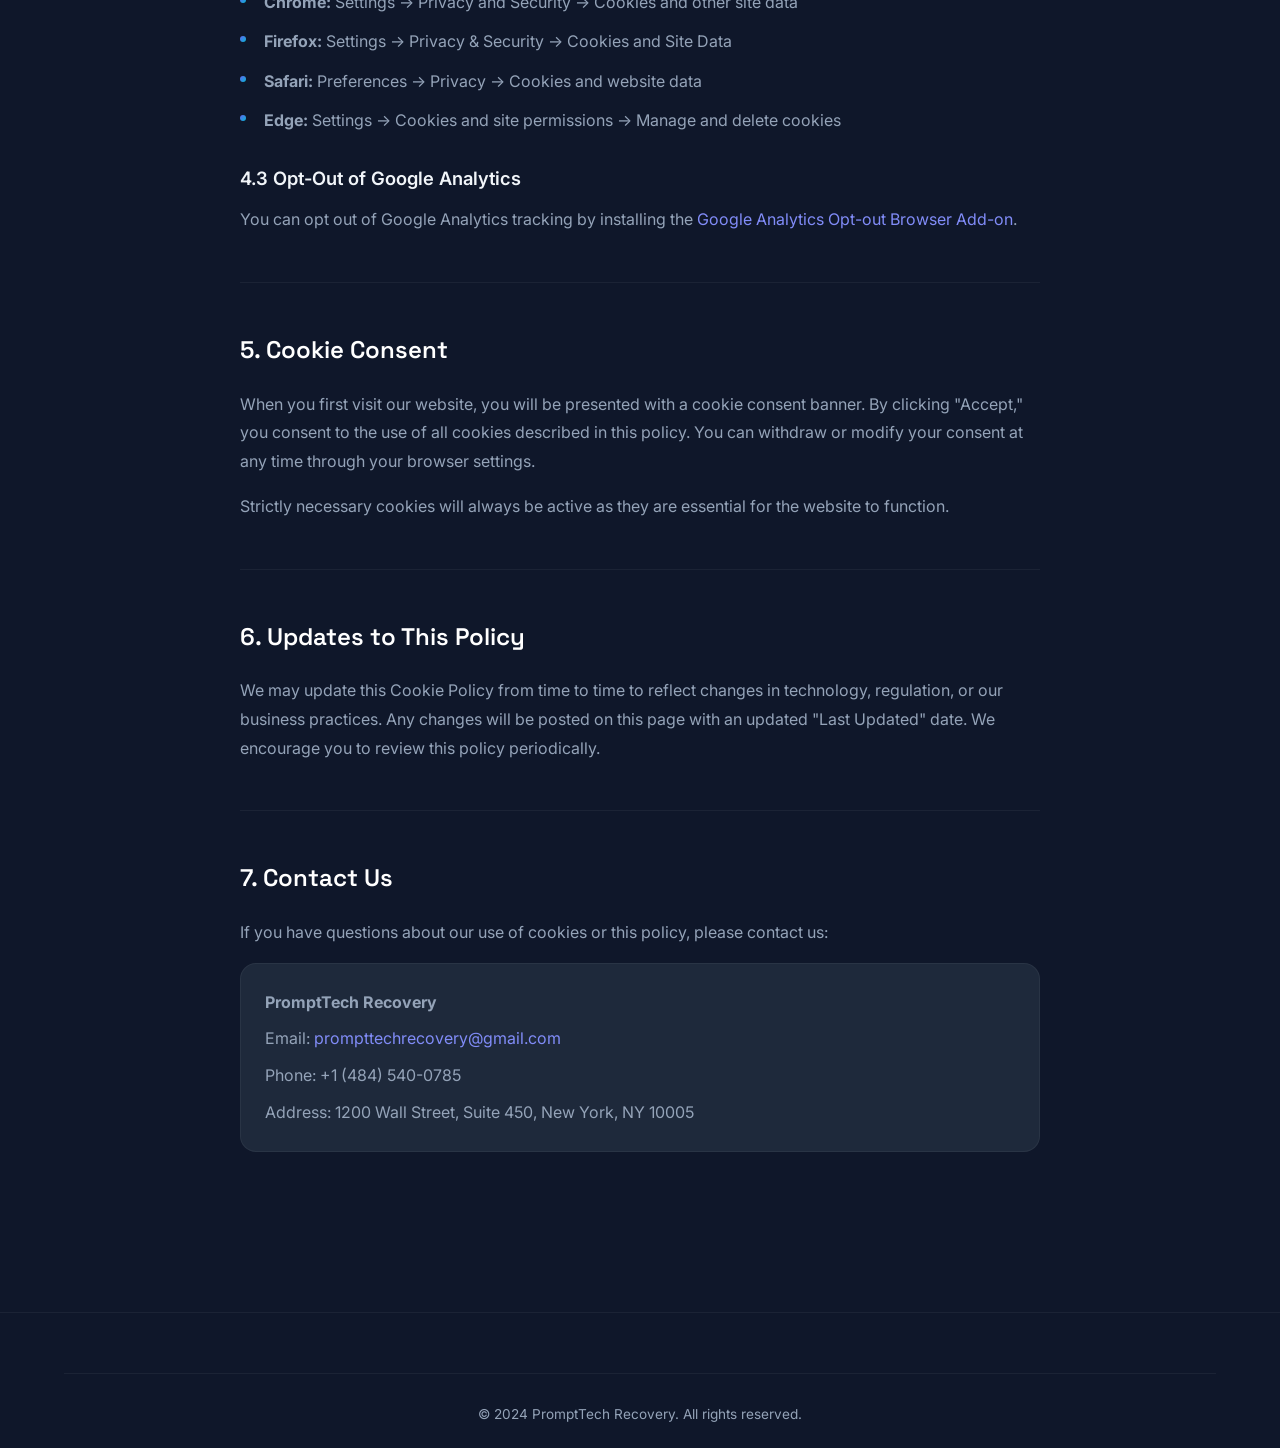
==== commit 0a6c1ed9: "Update cookie-policy.html" ====
--- a/cookie-policy.html
+++ b/cookie-policy.html
@@ -199,8 +199,8 @@
                     <p>If you have questions about our use of cookies or this policy, please contact us:</p>
                     <div class="legal-contact">
                         <p><strong>PromptTech Recovery</strong></p>
-                        <p>Email: <a href="mailto:privacy@prompttechrecovery.pro">privacy@prompttechrecovery.pro</a></p>
-                        <p>Phone: +1 (888) 555-RECOVER</p>
+                        <p>Email: <a href="mailto:prompttechrecovery@gmail.com">prompttechrecovery@gmail.com</a></p>
+                        <p>Phone: +1 (484) 540-0785</p>
                         <p>Address: 1200 Wall Street, Suite 450, New York, NY 10005</p>
                     </div>
                 </div>
